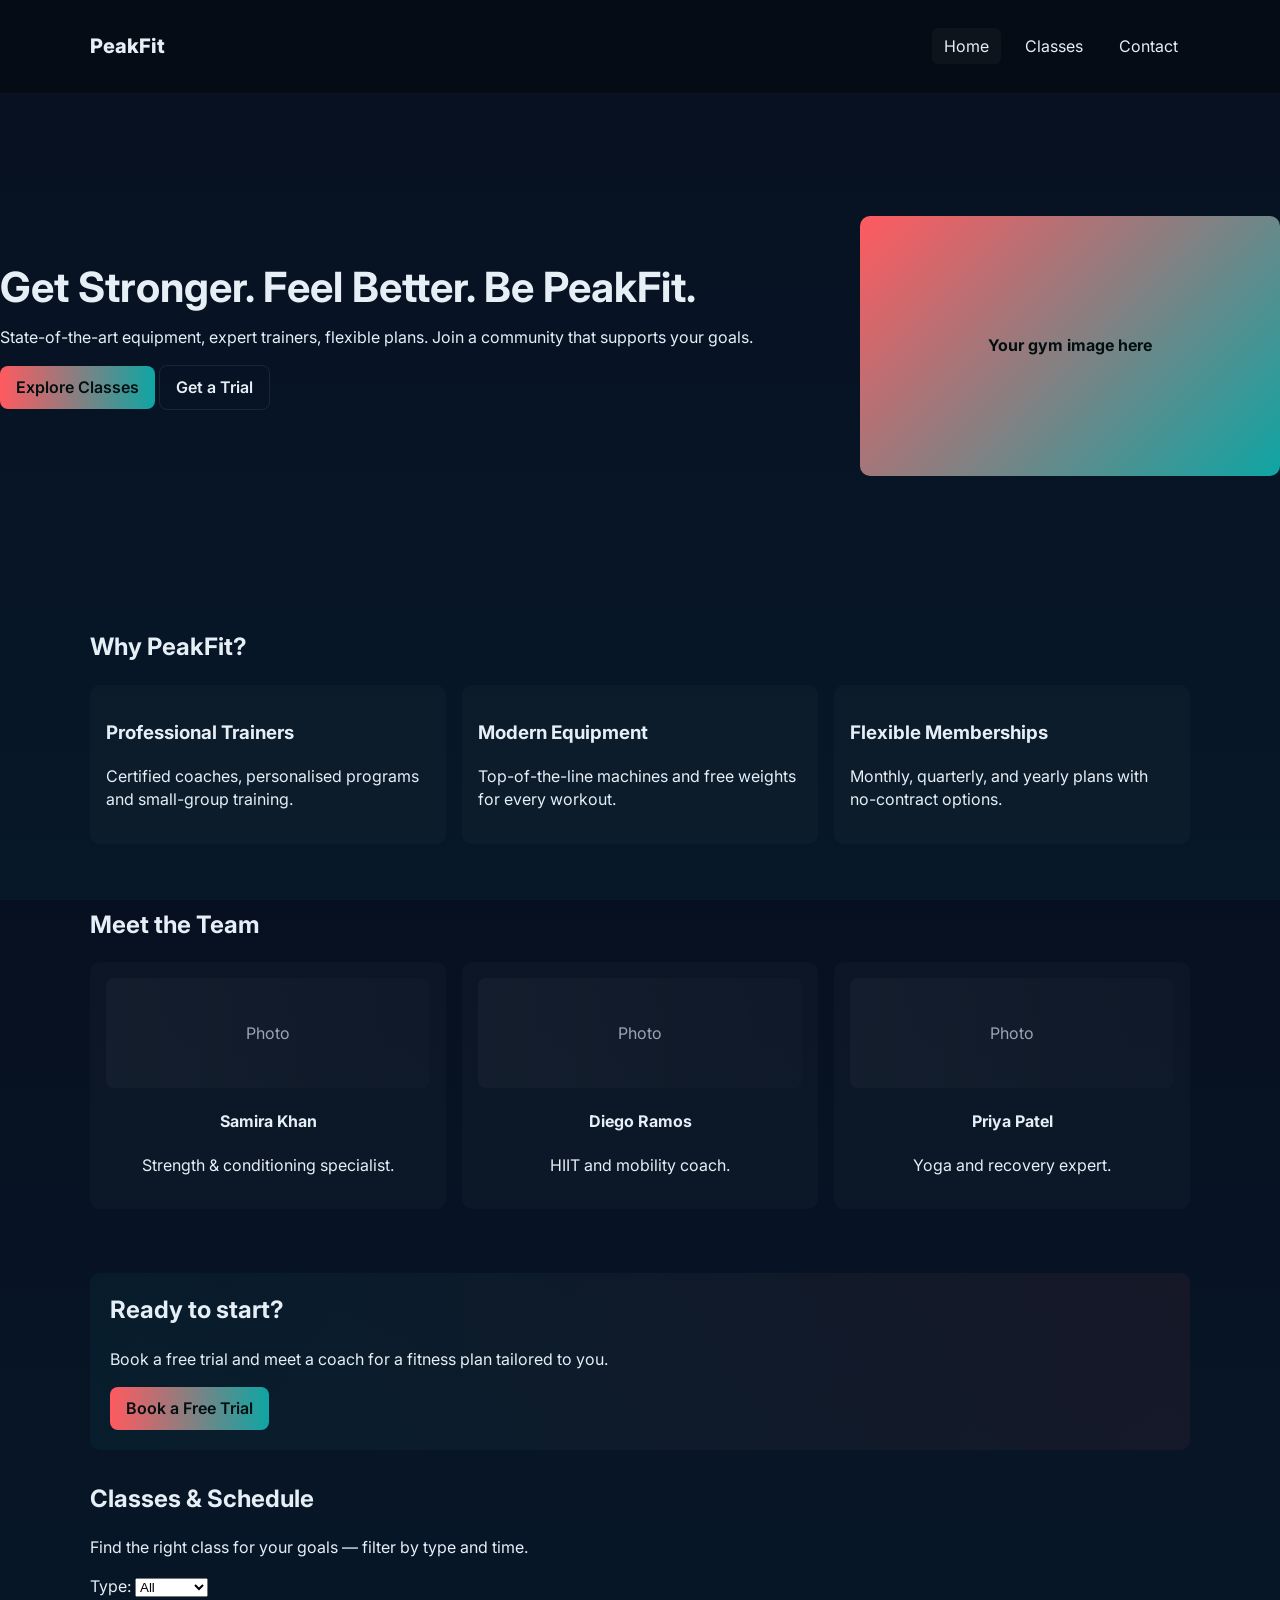
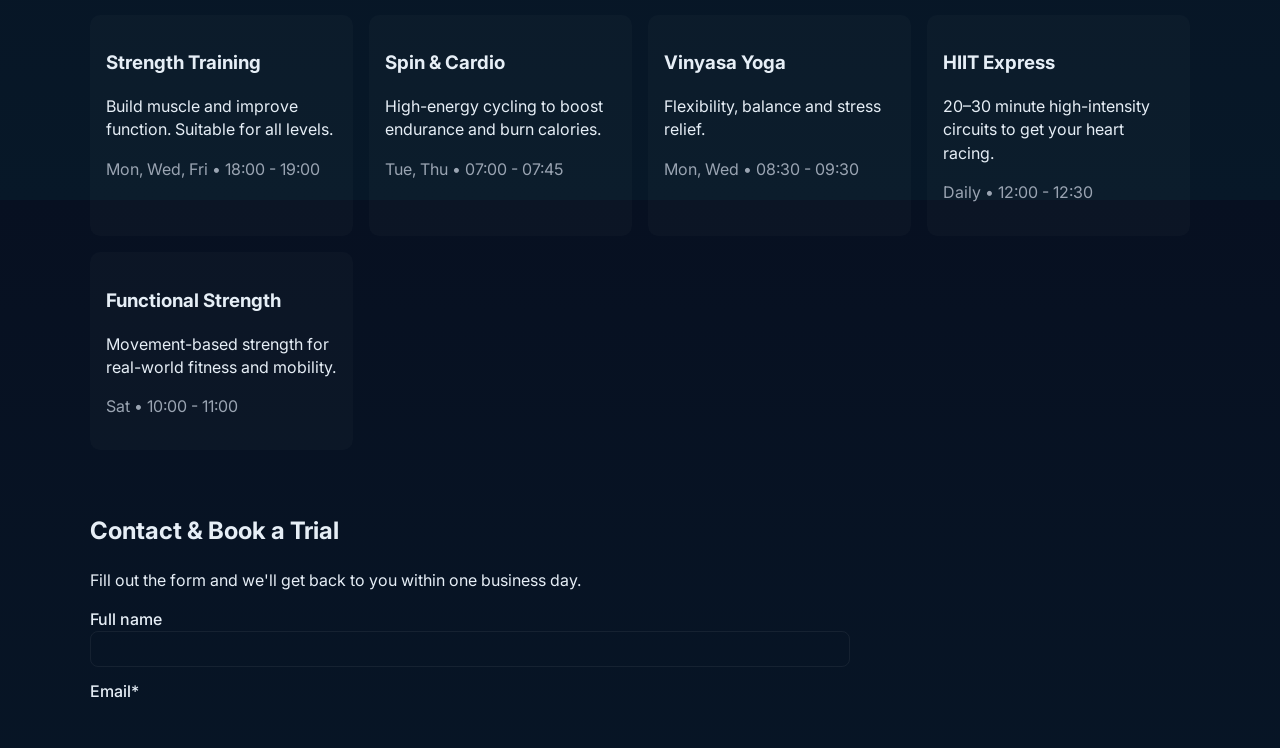
==== index.html @ 75fbef3b "Add files via upload" ====
<!doctype html>
<html lang="en">
<head>
  <meta charset="utf-8" />
  <meta name="viewport" content="width=device-width,initial-scale=1" />
  <title>PeakFit Gym — All in One</title>
  <meta name="description" content="PeakFit — gym website with Home, Classes, and Contact in a single file." />
  <link rel="preconnect" href="https://fonts.gstatic.com" crossorigin>
  <link href="https://fonts.googleapis.com/css2?family=Inter:wght@300;400;600;800&display=swap" rel="stylesheet">
  <style>
    :root{
      --bg:#071021;
      --muted:#9aa4b2;
      --accent:#ff5a5f;
      --accent-2:#0ea5a4;
      --text:#e6eef6;
      --card:rgba(255,255,255,0.02);
      --max-width:1100px;
      --radius:10px;
      --gap:1.25rem;
    }
    *{box-sizing:border-box}
    html,body{height:100%}
    body{
      margin:0;
      background:linear-gradient(180deg,#071021 0%, #071828 100%);
      color:var(--text);
      font-family:'Inter', system-ui, -apple-system, "Segoe UI", Roboto, sans-serif;
      -webkit-font-smoothing:antialiased;
      line-height:1.45;
      font-size:16px;
      scroll-behavior:smooth;
    }
    .container{
      width:clamp(320px,90%,var(--max-width));
      margin:0 auto;
      padding:2rem 0;
    }

    /* Header */
    .site-header{
      background:rgba(6,10,14,0.6);
      position:sticky;
      top:0;
      z-index:20;
      backdrop-filter: blur(6px);
      border-bottom:1px solid rgba(255,255,255,0.03);
    }
    .header-inner{
      display:flex;
      align-items:center;
      justify-content:space-between;
      gap:1rem;
    }
    .brand{color:var(--text);font-weight:800;text-decoration:none;font-size:1.25rem}
    .main-nav ul{list-style:none;display:flex;margin:0;padding:0;gap:0.75rem}
    .main-nav a{color:var(--text);text-decoration:none;padding:0.5rem 0.75rem;border-radius:6px}
    .main-nav a:hover,.main-nav a.active{background:rgba(255,255,255,0.03)}
    .nav-toggle{display:none;background:none;border:none;color:var(--text);font-size:1.25rem}

    /* Hero */
    .hero{padding:3rem 0;min-height:56vh;display:flex;align-items:center}
    .hero-grid{display:grid;grid-template-columns:1fr 420px;gap:var(--gap);align-items:center;width:100%}
    .hero-content h1{font-size:clamp(1.6rem,3.4vw,2.6rem);margin:0 0 0.6rem 0;line-height:1.05}
    .btn{display:inline-block;padding:0.6rem 1rem;border-radius:8px;font-weight:600;color:var(--text);text-decoration:none;border:1px solid rgba(255,255,255,0.06)}
    .btn-primary{background:linear-gradient(90deg,var(--accent),var(--accent-2));color:#021012;border:none}
    .btn-outline{background:transparent;border:1px solid rgba(255,255,255,0.08)}
    .image-placeholder{background:linear-gradient(135deg,var(--accent),var(--accent-2));border-radius:var(--radius);height:260px;display:flex;align-items:center;justify-content:center;color:#021012;font-weight:700}

    /* Sections */
    .cards{display:grid;grid-template-columns:repeat(auto-fit,minmax(200px,1fr));gap:1rem;margin-top:1rem}
    .card{background:var(--card);padding:1rem;border-radius:10px}
    .trainer-grid{display:grid;grid-template-columns:repeat(auto-fit,minmax(180px,1fr));gap:1rem;margin-top:1rem}
    .trainer{background:var(--card);padding:1rem;border-radius:10px;text-align:center}
    .trainer-photo{height:110px;border-radius:8px;margin-bottom:0.5rem;background:linear-gradient(90deg,rgba(255,255,255,0.03),rgba(255,255,255,0.01));display:flex;align-items:center;justify-content:center;color:var(--muted)}

    .cta{margin-top:2rem;background:linear-gradient(90deg,rgba(14,165,164,0.06),rgba(255,90,95,0.06));padding:1.25rem;border-radius:10px}

    /* Classes */
    .filters{margin-top:1rem;display:flex;gap:1rem;align-items:center}
    .class-grid{display:grid;grid-template-columns:repeat(auto-fit,minmax(220px,1fr));gap:1rem;margin-top:1rem}
    .class-card{background:var(--card);padding:1rem;border-radius:10px}

    /* Contact */
    .contact-grid{display:grid;grid-template-columns:1fr 320px;gap:1.25rem;align-items:start;margin-top:1rem}
    .contact-form label{display:block;margin-bottom:0.8rem;color:var(--text);font-weight:500}
    .contact-form input,.contact-form textarea,.contact-form select{width:100%;padding:0.6rem;border-radius:8px;border:1px solid rgba(255,255,255,0.06);background:transparent;color:var(--text)}
    .map-placeholder{height:200px;background:linear-gradient(135deg,rgba(255,255,255,0.02),rgba(255,255,255,0.01));border-radius:8px;display:flex;align-items:center;justify-content:center;color:var(--muted)}

    .muted{color:var(--muted)}
    .site-footer{border-top:1px solid rgba(255,255,255,0.03);margin-top:3rem;padding:1.25rem 0;color:var(--muted)}

    /* Layout helpers */
    section{padding:2rem 0}
    h2{margin-top:0}

    /* Responsive */
    @media (max-width:900px){
      .hero-grid{grid-template-columns:1fr}
      .nav-toggle{display:inline-block}
      .main-nav{display:none}
      .main-nav.open{display:block;position:absolute;right:1rem;top:64px}
      .main-nav ul{flex-direction:column;background:rgba(0,0,0,0.4);padding:0.75rem;border-radius:8px}
      .contact-grid{grid-template-columns:1fr}
    }
    @media (max-width:480px){
      .header-inner{padding:0.5rem 1rem}
      .hero{padding:2rem 0}
      .container{padding:1rem}
    }
    /* small accessibility focus */
    a:focus, button:focus, input:focus, select:focus, textarea:focus {outline:3px solid rgba(14,165,164,0.18); outline-offset:2px}
  </style>
</head>
<body>
  <header class="site-header">
    <div class="container header-inner">
      <a class="brand" href="#home">PeakFit</a>

      <button id="navToggle" class="nav-toggle" aria-expanded="false" aria-controls="mainNav">☰ <span class="sr-only">Toggle navigation</span></button>

      <nav id="mainNav" class="main-nav" role="navigation" aria-label="Primary">
        <ul>
          <li><a href="#home" class="nav-link active">Home</a></li>
          <li><a href="#classes" class="nav-link">Classes</a></li>
          <li><a href="#contact" class="nav-link">Contact</a></li>
        </ul>
      </nav>
    </div>
  </header>

  <main>
    <!-- HOME -->
    <section id="home" class="hero" aria-label="Home">
      <div class="container hero-grid">
        <div class="hero-content">
          <h1>Get Stronger. Feel Better. Be PeakFit.</h1>
          <p>State-of-the-art equipment, expert trainers, flexible plans. Join a community that supports your goals.</p>
          <p class="hero-ctas">
            <a class="btn btn-primary" href="#classes">Explore Classes</a>
            <a class="btn btn-outline" href="#contact">Get a Trial</a>
          </p>
        </div>
        <div class="hero-image" aria-hidden="true">
          <div class="image-placeholder">Your gym image here</div>
        </div>
      </div>
    </section>

    <section class="features container" aria-label="Why PeakFit">
      <h2>Why PeakFit?</h2>
      <div class="cards">
        <article class="card">
          <h3>Professional Trainers</h3>
          <p>Certified coaches, personalised programs and small-group training.</p>
        </article>
        <article class="card">
          <h3>Modern Equipment</h3>
          <p>Top-of-the-line machines and free weights for every workout.</p>
        </article>
        <article class="card">
          <h3>Flexible Memberships</h3>
          <p>Monthly, quarterly, and yearly plans with no-contract options.</p>
        </article>
      </div>
    </section>

    <section class="trainers container" aria-label="Our Trainers">
      <h2>Meet the Team</h2>
      <div class="trainer-grid">
        <div class="trainer">
          <div class="trainer-photo" aria-hidden="true">Photo</div>
          <h4>Samira Khan</h4>
          <p>Strength & conditioning specialist.</p>
        </div>
        <div class="trainer">
          <div class="trainer-photo" aria-hidden="true">Photo</div>
          <h4>Diego Ramos</h4>
          <p>HIIT and mobility coach.</p>
        </div>
        <div class="trainer">
          <div class="trainer-photo" aria-hidden="true">Photo</div>
          <h4>Priya Patel</h4>
          <p>Yoga and recovery expert.</p>
        </div>
      </div>
    </section>

    <section class="cta container" aria-label="CTA">
      <div class="cta-inner">
        <h2>Ready to start?</h2>
        <p>Book a free trial and meet a coach for a fitness plan tailored to you.</p>
        <a class="btn btn-primary" href="#contact">Book a Free Trial</a>
      </div>
    </section>

    <!-- CLASSES -->
    <section id="classes" class="container" aria-label="Classes and Schedule">
      <h2>Classes & Schedule</h2>
      <p>Find the right class for your goals — filter by type and time.</p>

      <div class="filters" aria-hidden="false">
        <label>
          Type:
          <select id="classTypeFilter" aria-label="Filter classes by type">
            <option value="all">All</option>
            <option value="strength">Strength</option>
            <option value="cardio">Cardio</option>
            <option value="yoga">Yoga</option>
            <option value="hiit">HIIT</option>
          </select>
        </label>
      </div>

      <div id="classesList" class="class-grid" aria-live="polite">
        <article class="class-card" data-type="strength">
          <h3>Strength Training</h3>
          <p>Build muscle and improve function. Suitable for all levels.</p>
          <p class="muted">Mon, Wed, Fri • 18:00 - 19:00</p>
        </article>

        <article class="class-card" data-type="cardio">
          <h3>Spin & Cardio</h3>
          <p>High-energy cycling to boost endurance and burn calories.</p>
          <p class="muted">Tue, Thu • 07:00 - 07:45</p>
        </article>

        <article class="class-card" data-type="yoga">
          <h3>Vinyasa Yoga</h3>
          <p>Flexibility, balance and stress relief.</p>
          <p class="muted">Mon, Wed • 08:30 - 09:30</p>
        </article>

        <article class="class-card" data-type="hiit">
          <h3>HIIT Express</h3>
          <p>20–30 minute high-intensity circuits to get your heart racing.</p>
          <p class="muted">Daily • 12:00 - 12:30</p>
        </article>

        <article class="class-card" data-type="strength">
          <h3>Functional Strength</h3>
          <p>Movement-based strength for real-world fitness and mobility.</p>
          <p class="muted">Sat • 10:00 - 11:00</p>
        </article>
      </div>
    </section>

    <!-- CONTACT -->
    <section id="contact" class="container contact-section" aria-label="Contact">
      <h2>Contact & Book a Trial</h2>
      <p>Fill out the form and we'll get back to you within one business day.</p>

      <div class="contact-grid">
        <form id="contactForm" class="contact-form" novalidate>
          <label>
            Full name
            <input type="text" name="name" id="name" required minlength="2" />
          </label>

          <label>
            Email*
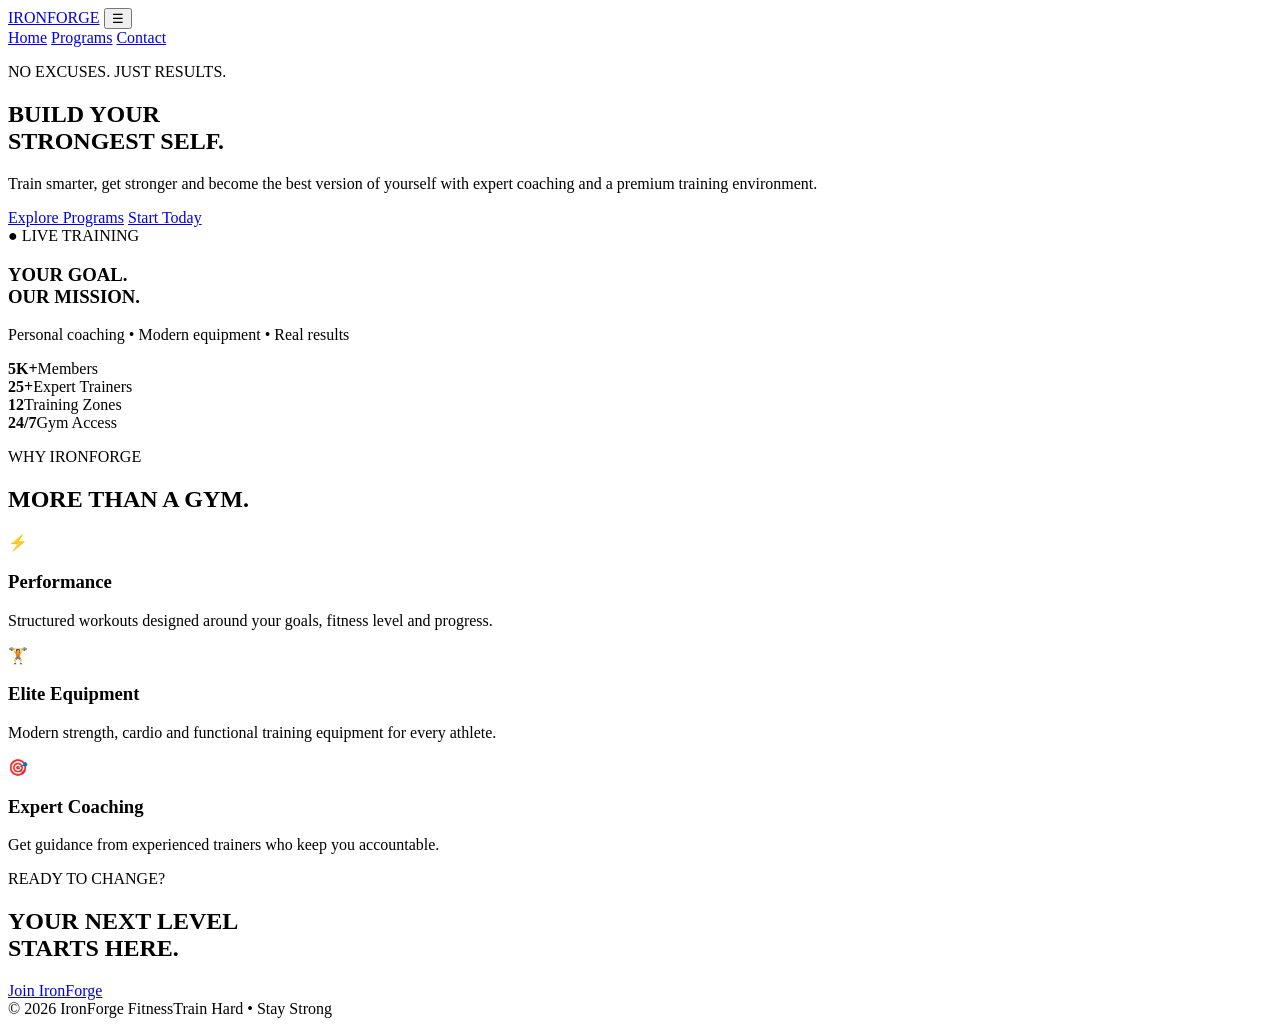
==== commit 414ad510: "Add files via upload" ====
--- a/index.html
+++ b/index.html
@@ -1,261 +1,67 @@
-<!doctype html>
+<!DOCTYPE html>
 <html lang="en">
 <head>
-  <meta charset="utf-8" />
-  <meta name="viewport" content="width=device-width,initial-scale=1" />
-  <title>PeakFit Gym — All in One</title>
-  <meta name="description" content="PeakFit — gym website with Home, Classes, and Contact in a single file." />
-  <link rel="preconnect" href="https://fonts.gstatic.com" crossorigin>
-  <link href="https://fonts.googleapis.com/css2?family=Inter:wght@300;400;600;800&display=swap" rel="stylesheet">
-  <style>
-    :root{
-      --bg:#071021;
-      --muted:#9aa4b2;
-      --accent:#ff5a5f;
-      --accent-2:#0ea5a4;
-      --text:#e6eef6;
-      --card:rgba(255,255,255,0.02);
-      --max-width:1100px;
-      --radius:10px;
-      --gap:1.25rem;
-    }
-    *{box-sizing:border-box}
-    html,body{height:100%}
-    body{
-      margin:0;
-      background:linear-gradient(180deg,#071021 0%, #071828 100%);
-      color:var(--text);
-      font-family:'Inter', system-ui, -apple-system, "Segoe UI", Roboto, sans-serif;
-      -webkit-font-smoothing:antialiased;
-      line-height:1.45;
-      font-size:16px;
-      scroll-behavior:smooth;
-    }
-    .container{
-      width:clamp(320px,90%,var(--max-width));
-      margin:0 auto;
-      padding:2rem 0;
-    }
-
-    /* Header */
-    .site-header{
-      background:rgba(6,10,14,0.6);
-      position:sticky;
-      top:0;
-      z-index:20;
-      backdrop-filter: blur(6px);
-      border-bottom:1px solid rgba(255,255,255,0.03);
-    }
-    .header-inner{
-      display:flex;
-      align-items:center;
-      justify-content:space-between;
-      gap:1rem;
-    }
-    .brand{color:var(--text);font-weight:800;text-decoration:none;font-size:1.25rem}
-    .main-nav ul{list-style:none;display:flex;margin:0;padding:0;gap:0.75rem}
-    .main-nav a{color:var(--text);text-decoration:none;padding:0.5rem 0.75rem;border-radius:6px}
-    .main-nav a:hover,.main-nav a.active{background:rgba(255,255,255,0.03)}
-    .nav-toggle{display:none;background:none;border:none;color:var(--text);font-size:1.25rem}
-
-    /* Hero */
-    .hero{padding:3rem 0;min-height:56vh;display:flex;align-items:center}
-    .hero-grid{display:grid;grid-template-columns:1fr 420px;gap:var(--gap);align-items:center;width:100%}
-    .hero-content h1{font-size:clamp(1.6rem,3.4vw,2.6rem);margin:0 0 0.6rem 0;line-height:1.05}
-    .btn{display:inline-block;padding:0.6rem 1rem;border-radius:8px;font-weight:600;color:var(--text);text-decoration:none;border:1px solid rgba(255,255,255,0.06)}
-    .btn-primary{background:linear-gradient(90deg,var(--accent),var(--accent-2));color:#021012;border:none}
-    .btn-outline{background:transparent;border:1px solid rgba(255,255,255,0.08)}
-    .image-placeholder{background:linear-gradient(135deg,var(--accent),var(--accent-2));border-radius:var(--radius);height:260px;display:flex;align-items:center;justify-content:center;color:#021012;font-weight:700}
-
-    /* Sections */
-    .cards{display:grid;grid-template-columns:repeat(auto-fit,minmax(200px,1fr));gap:1rem;margin-top:1rem}
-    .card{background:var(--card);padding:1rem;border-radius:10px}
-    .trainer-grid{display:grid;grid-template-columns:repeat(auto-fit,minmax(180px,1fr));gap:1rem;margin-top:1rem}
-    .trainer{background:var(--card);padding:1rem;border-radius:10px;text-align:center}
-    .trainer-photo{height:110px;border-radius:8px;margin-bottom:0.5rem;background:linear-gradient(90deg,rgba(255,255,255,0.03),rgba(255,255,255,0.01));display:flex;align-items:center;justify-content:center;color:var(--muted)}
-
-    .cta{margin-top:2rem;background:linear-gradient(90deg,rgba(14,165,164,0.06),rgba(255,90,95,0.06));padding:1.25rem;border-radius:10px}
-
-    /* Classes */
-    .filters{margin-top:1rem;display:flex;gap:1rem;align-items:center}
-    .class-grid{display:grid;grid-template-columns:repeat(auto-fit,minmax(220px,1fr));gap:1rem;margin-top:1rem}
-    .class-card{background:var(--card);padding:1rem;border-radius:10px}
-
-    /* Contact */
-    .contact-grid{display:grid;grid-template-columns:1fr 320px;gap:1.25rem;align-items:start;margin-top:1rem}
-    .contact-form label{display:block;margin-bottom:0.8rem;color:var(--text);font-weight:500}
-    .contact-form input,.contact-form textarea,.contact-form select{width:100%;padding:0.6rem;border-radius:8px;border:1px solid rgba(255,255,255,0.06);background:transparent;color:var(--text)}
-    .map-placeholder{height:200px;background:linear-gradient(135deg,rgba(255,255,255,0.02),rgba(255,255,255,0.01));border-radius:8px;display:flex;align-items:center;justify-content:center;color:var(--muted)}
-
-    .muted{color:var(--muted)}
-    .site-footer{border-top:1px solid rgba(255,255,255,0.03);margin-top:3rem;padding:1.25rem 0;color:var(--muted)}
-
-    /* Layout helpers */
-    section{padding:2rem 0}
-    h2{margin-top:0}
-
-    /* Responsive */
-    @media (max-width:900px){
-      .hero-grid{grid-template-columns:1fr}
-      .nav-toggle{display:inline-block}
-      .main-nav{display:none}
-      .main-nav.open{display:block;position:absolute;right:1rem;top:64px}
-      .main-nav ul{flex-direction:column;background:rgba(0,0,0,0.4);padding:0.75rem;border-radius:8px}
-      .contact-grid{grid-template-columns:1fr}
-    }
-    @media (max-width:480px){
-      .header-inner{padding:0.5rem 1rem}
-      .hero{padding:2rem 0}
-      .container{padding:1rem}
-    }
-    /* small accessibility focus */
-    a:focus, button:focus, input:focus, select:focus, textarea:focus {outline:3px solid rgba(14,165,164,0.18); outline-offset:2px}
-  </style>
+  <meta charset="UTF-8">
+  <meta name="viewport" content="width=device-width, initial-scale=1.0">
+  <meta name="description" content="IronForge Fitness - Premium gym and personal training.">
+  <title>IronForge Fitness | Home</title>
+  <link rel="stylesheet" href="style.css">
 </head>
 <body>
-  <header class="site-header">
-    <div class="container header-inner">
-      <a class="brand" href="#home">PeakFit</a>
+<header class="header">
+  <a class="logo" href="index.html">IRON<span>FORGE</span></a>
+  <button class="menu-btn" aria-label="Open menu">☰</button>
+  <nav class="nav">
+    <a class="active" href="index.html">Home</a>
+    <a href="programs.html">Programs</a>
+    <a href="contact.html">Contact</a>
+  </nav>
+</header>
 
-      <button id="navToggle" class="nav-toggle" aria-expanded="false" aria-controls="mainNav">☰ <span class="sr-only">Toggle navigation</span></button>
+<main>
+  <section class="hero">
+    <div class="hero-content">
+      <p class="eyebrow">NO EXCUSES. JUST RESULTS.</p>
+      <h1>BUILD YOUR<br><span>STRONGEST</span> SELF.</h1>
+      <p class="hero-text">Train smarter, get stronger and become the best version of yourself with expert coaching and a premium training environment.</p>
+      <div class="hero-buttons">
+        <a class="btn" href="programs.html">Explore Programs</a>
+        <a class="btn btn-outline" href="contact.html">Start Today</a>
+      </div>
+    </div>
+    <div class="hero-card">
+      <div class="pulse">● LIVE TRAINING</div>
+      <h3>YOUR GOAL.<br>OUR MISSION.</h3>
+      <p>Personal coaching • Modern equipment • Real results</p>
+    </div>
+  </section>
 
-      <nav id="mainNav" class="main-nav" role="navigation" aria-label="Primary">
-        <ul>
-          <li><a href="#home" class="nav-link active">Home</a></li>
-          <li><a href="#classes" class="nav-link">Classes</a></li>
-          <li><a href="#contact" class="nav-link">Contact</a></li>
-        </ul>
-      </nav>
+  <section class="stats">
+    <div><strong>5K+</strong><span>Members</span></div>
+    <div><strong>25+</strong><span>Expert Trainers</span></div>
+    <div><strong>12</strong><span>Training Zones</span></div>
+    <div><strong>24/7</strong><span>Gym Access</span></div>
+  </section>
+
+  <section class="section">
+    <div class="section-heading">
+      <p class="eyebrow">WHY IRONFORGE</p>
+      <h2>MORE THAN A GYM.</h2>
     </div>
-  </header>
+    <div class="feature-grid">
+      <article class="feature"><div class="icon">⚡</div><h3>Performance</h3><p>Structured workouts designed around your goals, fitness level and progress.</p></article>
+      <article class="feature"><div class="icon">🏋</div><h3>Elite Equipment</h3><p>Modern strength, cardio and functional training equipment for every athlete.</p></article>
+      <article class="feature"><div class="icon">🎯</div><h3>Expert Coaching</h3><p>Get guidance from experienced trainers who keep you accountable.</p></article>
+    </div>
+  </section>
 
-  <main>
-    <!-- HOME -->
-    <section id="home" class="hero" aria-label="Home">
-      <div class="container hero-grid">
-        <div class="hero-content">
-          <h1>Get Stronger. Feel Better. Be PeakFit.</h1>
-          <p>State-of-the-art equipment, expert trainers, flexible plans. Join a community that supports your goals.</p>
-          <p class="hero-ctas">
-            <a class="btn btn-primary" href="#classes">Explore Classes</a>
-            <a class="btn btn-outline" href="#contact">Get a Trial</a>
-          </p>
-        </div>
-        <div class="hero-image" aria-hidden="true">
-          <div class="image-placeholder">Your gym image here</div>
-        </div>
-      </div>
-    </section>
+  <section class="cta">
+    <div><p class="eyebrow">READY TO CHANGE?</p><h2>YOUR NEXT LEVEL<br>STARTS HERE.</h2></div>
+    <a class="btn" href="contact.html">Join IronForge</a>
+  </section>
+</main>
 
-    <section class="features container" aria-label="Why PeakFit">
-      <h2>Why PeakFit?</h2>
-      <div class="cards">
-        <article class="card">
-          <h3>Professional Trainers</h3>
-          <p>Certified coaches, personalised programs and small-group training.</p>
-        </article>
-        <article class="card">
-          <h3>Modern Equipment</h3>
-          <p>Top-of-the-line machines and free weights for every workout.</p>
-        </article>
-        <article class="card">
-          <h3>Flexible Memberships</h3>
-          <p>Monthly, quarterly, and yearly plans with no-contract options.</p>
-        </article>
-      </div>
-    </section>
-
-    <section class="trainers container" aria-label="Our Trainers">
-      <h2>Meet the Team</h2>
-      <div class="trainer-grid">
-        <div class="trainer">
-          <div class="trainer-photo" aria-hidden="true">Photo</div>
-          <h4>Samira Khan</h4>
-          <p>Strength & conditioning specialist.</p>
-        </div>
-        <div class="trainer">
-          <div class="trainer-photo" aria-hidden="true">Photo</div>
-          <h4>Diego Ramos</h4>
-          <p>HIIT and mobility coach.</p>
-        </div>
-        <div class="trainer">
-          <div class="trainer-photo" aria-hidden="true">Photo</div>
-          <h4>Priya Patel</h4>
-          <p>Yoga and recovery expert.</p>
-        </div>
-      </div>
-    </section>
-
-    <section class="cta container" aria-label="CTA">
-      <div class="cta-inner">
-        <h2>Ready to start?</h2>
-        <p>Book a free trial and meet a coach for a fitness plan tailored to you.</p>
-        <a class="btn btn-primary" href="#contact">Book a Free Trial</a>
-      </div>
-    </section>
-
-    <!-- CLASSES -->
-    <section id="classes" class="container" aria-label="Classes and Schedule">
-      <h2>Classes & Schedule</h2>
-      <p>Find the right class for your goals — filter by type and time.</p>
-
-      <div class="filters" aria-hidden="false">
-        <label>
-          Type:
-          <select id="classTypeFilter" aria-label="Filter classes by type">
-            <option value="all">All</option>
-            <option value="strength">Strength</option>
-            <option value="cardio">Cardio</option>
-            <option value="yoga">Yoga</option>
-            <option value="hiit">HIIT</option>
-          </select>
-        </label>
-      </div>
-
-      <div id="classesList" class="class-grid" aria-live="polite">
-        <article class="class-card" data-type="strength">
-          <h3>Strength Training</h3>
-          <p>Build muscle and improve function. Suitable for all levels.</p>
-          <p class="muted">Mon, Wed, Fri • 18:00 - 19:00</p>
-        </article>
-
-        <article class="class-card" data-type="cardio">
-          <h3>Spin & Cardio</h3>
-          <p>High-energy cycling to boost endurance and burn calories.</p>
-          <p class="muted">Tue, Thu • 07:00 - 07:45</p>
-        </article>
-
-        <article class="class-card" data-type="yoga">
-          <h3>Vinyasa Yoga</h3>
-          <p>Flexibility, balance and stress relief.</p>
-          <p class="muted">Mon, Wed • 08:30 - 09:30</p>
-        </article>
-
-        <article class="class-card" data-type="hiit">
-          <h3>HIIT Express</h3>
-          <p>20–30 minute high-intensity circuits to get your heart racing.</p>
-          <p class="muted">Daily • 12:00 - 12:30</p>
-        </article>
-
-        <article class="class-card" data-type="strength">
-          <h3>Functional Strength</h3>
-          <p>Movement-based strength for real-world fitness and mobility.</p>
-          <p class="muted">Sat • 10:00 - 11:00</p>
-        </article>
-      </div>
-    </section>
-
-    <!-- CONTACT -->
-    <section id="contact" class="container contact-section" aria-label="Contact">
-      <h2>Contact & Book a Trial</h2>
-      <p>Fill out the form and we'll get back to you within one business day.</p>
-
-      <div class="contact-grid">
-        <form id="contactForm" class="contact-form" novalidate>
-          <label>
-            Full name
-            <input type="text" name="name" id="name" required minlength="2" />
-          </label>
-
-          <label>
-            Email*
+<footer><span>© 2026 IronForge Fitness</span><span>Train Hard • Stay Strong</span></footer>
+<script src="script.js"></script>
+</body>
+</html>
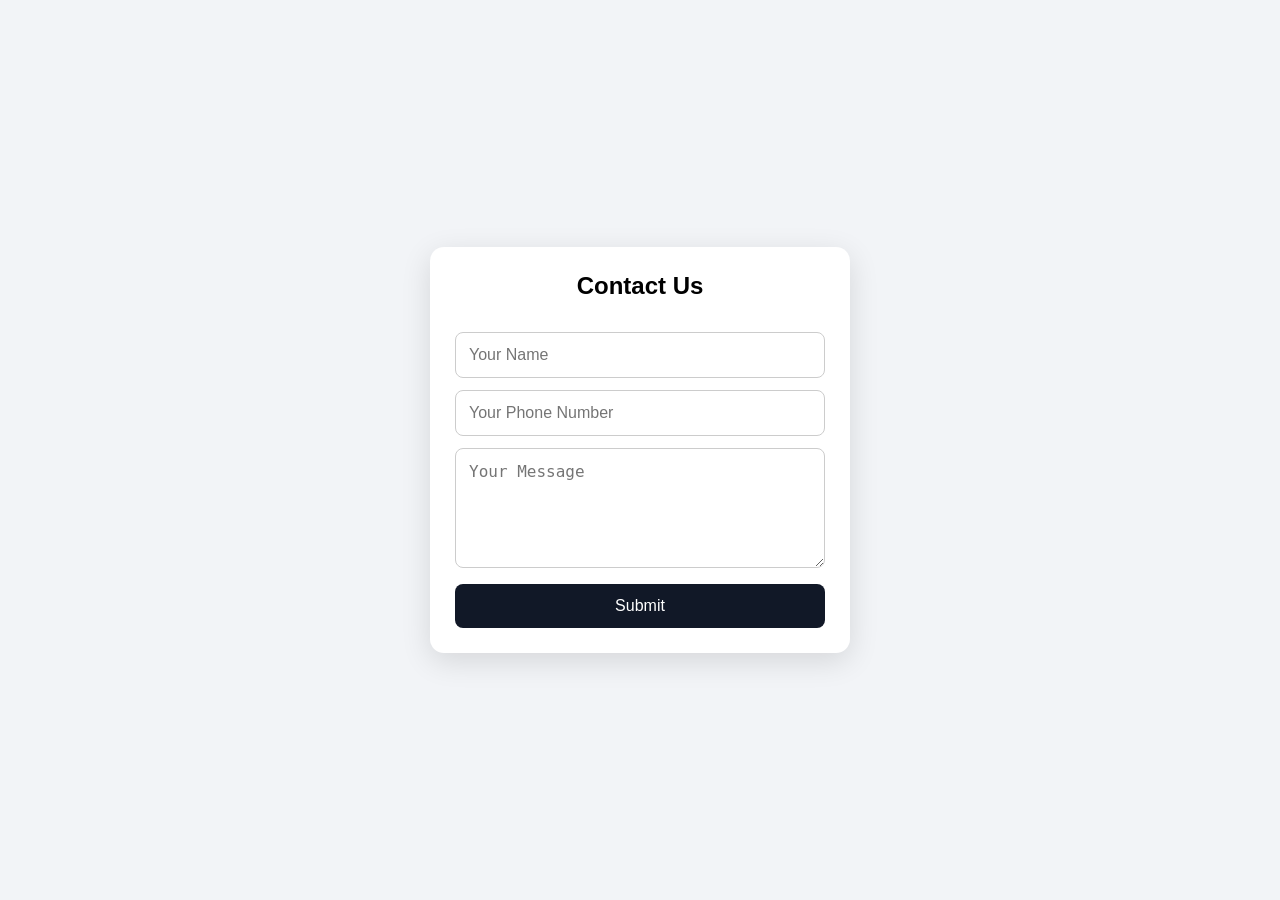
==== commit ceec6c52: "Add files via upload" ====
--- a/index.html
+++ b/index.html
@@ -1,67 +1,13 @@
 <!DOCTYPE html>
 <html lang="en">
 <head>
-  <meta charset="UTF-8">
-  <meta name="viewport" content="width=device-width, initial-scale=1.0">
-  <meta name="description" content="IronForge Fitness - Premium gym and personal training.">
-  <title>IronForge Fitness | Home</title>
-  <link rel="stylesheet" href="style.css">
-</head>
-<body>
-<header class="header">
-  <a class="logo" href="index.html">IRON<span>FORGE</span></a>
-  <button class="menu-btn" aria-label="Open menu">☰</button>
-  <nav class="nav">
-    <a class="active" href="index.html">Home</a>
-    <a href="programs.html">Programs</a>
-    <a href="contact.html">Contact</a>
-  </nav>
-</header>
-
-<main>
-  <section class="hero">
-    <div class="hero-content">
-      <p class="eyebrow">NO EXCUSES. JUST RESULTS.</p>
-      <h1>BUILD YOUR<br><span>STRONGEST</span> SELF.</h1>
-      <p class="hero-text">Train smarter, get stronger and become the best version of yourself with expert coaching and a premium training environment.</p>
-      <div class="hero-buttons">
-        <a class="btn" href="programs.html">Explore Programs</a>
-        <a class="btn btn-outline" href="contact.html">Start Today</a>
-      </div>
-    </div>
-    <div class="hero-card">
-      <div class="pulse">● LIVE TRAINING</div>
-      <h3>YOUR GOAL.<br>OUR MISSION.</h3>
-      <p>Personal coaching • Modern equipment • Real results</p>
-    </div>
-  </section>
-
-  <section class="stats">
-    <div><strong>5K+</strong><span>Members</span></div>
-    <div><strong>25+</strong><span>Expert Trainers</span></div>
-    <div><strong>12</strong><span>Training Zones</span></div>
-    <div><strong>24/7</strong><span>Gym Access</span></div>
-  </section>
-
-  <section class="section">
-    <div class="section-heading">
-      <p class="eyebrow">WHY IRONFORGE</p>
-      <h2>MORE THAN A GYM.</h2>
-    </div>
-    <div class="feature-grid">
-      <article class="feature"><div class="icon">⚡</div><h3>Performance</h3><p>Structured workouts designed around your goals, fitness level and progress.</p></article>
-      <article class="feature"><div class="icon">🏋</div><h3>Elite Equipment</h3><p>Modern strength, cardio and functional training equipment for every athlete.</p></article>
-      <article class="feature"><div class="icon">🎯</div><h3>Expert Coaching</h3><p>Get guidance from experienced trainers who keep you accountable.</p></article>
-    </div>
-  </section>
-
-  <section class="cta">
-    <div><p class="eyebrow">READY TO CHANGE?</p><h2>YOUR NEXT LEVEL<br>STARTS HERE.</h2></div>
-    <a class="btn" href="contact.html">Join IronForge</a>
-  </section>
-</main>
-
-<footer><span>© 2026 IronForge Fitness</span><span>Train Hard • Stay Strong</span></footer>
-<script src="script.js"></script>
-</body>
-</html>+<meta charset="UTF-8"><meta name="viewport" content="width=device-width,initial-scale=1.0">
+<title>Contact Form</title>
+<style>*{box-sizing:border-box}body{margin:0;min-height:100vh;display:flex;align-items:center;justify-content:center;font-family:Arial,sans-serif;background:#f2f4f7}.form-box{width:92%;max-width:420px;background:#fff;padding:25px;border-radius:14px;box-shadow:0 8px 30px rgba(0,0,0,.12)}h2{text-align:center;margin-top:0}input,textarea,button{width:100%;padding:13px;margin-top:12px;border-radius:8px;font-size:16px}input,textarea{border:1px solid #ccc}textarea{min-height:120px;resize:vertical}button{border:0;background:#111827;color:#fff;cursor:pointer}</style>
+</head><body><div class="form-box"><h2>Contact Us</h2>
+<form action="https://formsubmit.co/YOUR_EMAIL@gmail.com" method="POST">
+<input type="text" name="name" placeholder="Your Name" required>
+<input type="tel" name="phone" placeholder="Your Phone Number" required>
+<textarea name="message" placeholder="Your Message" required></textarea>
+<input type="hidden" name="_subject" value="New Website Enquiry"><input type="hidden" name="_captcha" value="false">
+<button type="submit">Submit</button></form></div></body></html>
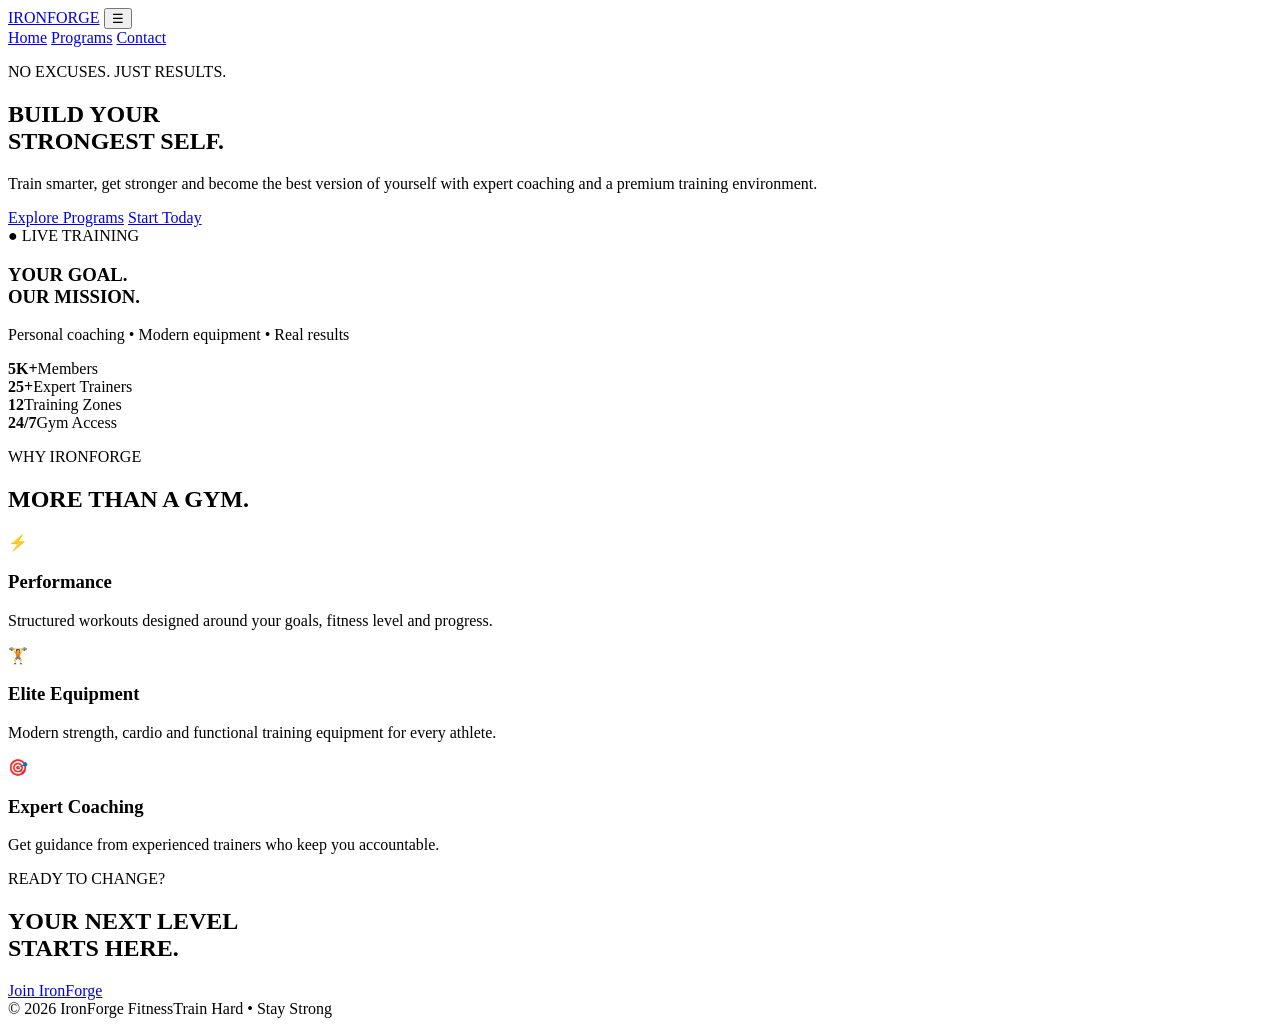
==== commit fe6ef38b: "Add files via upload" ====
--- a/index.html
+++ b/index.html
@@ -1,13 +1,67 @@
 <!DOCTYPE html>
 <html lang="en">
 <head>
-<meta charset="UTF-8"><meta name="viewport" content="width=device-width,initial-scale=1.0">
-<title>Contact Form</title>
-<style>*{box-sizing:border-box}body{margin:0;min-height:100vh;display:flex;align-items:center;justify-content:center;font-family:Arial,sans-serif;background:#f2f4f7}.form-box{width:92%;max-width:420px;background:#fff;padding:25px;border-radius:14px;box-shadow:0 8px 30px rgba(0,0,0,.12)}h2{text-align:center;margin-top:0}input,textarea,button{width:100%;padding:13px;margin-top:12px;border-radius:8px;font-size:16px}input,textarea{border:1px solid #ccc}textarea{min-height:120px;resize:vertical}button{border:0;background:#111827;color:#fff;cursor:pointer}</style>
-</head><body><div class="form-box"><h2>Contact Us</h2>
-<form action="https://formsubmit.co/YOUR_EMAIL@gmail.com" method="POST">
-<input type="text" name="name" placeholder="Your Name" required>
-<input type="tel" name="phone" placeholder="Your Phone Number" required>
-<textarea name="message" placeholder="Your Message" required></textarea>
-<input type="hidden" name="_subject" value="New Website Enquiry"><input type="hidden" name="_captcha" value="false">
-<button type="submit">Submit</button></form></div></body></html>
+  <meta charset="UTF-8">
+  <meta name="viewport" content="width=device-width, initial-scale=1.0">
+  <meta name="description" content="IronForge Fitness - Premium gym and personal training.">
+  <title>IronForge Fitness | Home</title>
+  <link rel="stylesheet" href="style.css">
+</head>
+<body>
+<header class="header">
+  <a class="logo" href="index.html">IRON<span>FORGE</span></a>
+  <button class="menu-btn" aria-label="Open menu">☰</button>
+  <nav class="nav">
+    <a class="active" href="index.html">Home</a>
+    <a href="programs.html">Programs</a>
+    <a href="contact.html">Contact</a>
+  </nav>
+</header>
+
+<main>
+  <section class="hero">
+    <div class="hero-content">
+      <p class="eyebrow">NO EXCUSES. JUST RESULTS.</p>
+      <h1>BUILD YOUR<br><span>STRONGEST</span> SELF.</h1>
+      <p class="hero-text">Train smarter, get stronger and become the best version of yourself with expert coaching and a premium training environment.</p>
+      <div class="hero-buttons">
+        <a class="btn" href="programs.html">Explore Programs</a>
+        <a class="btn btn-outline" href="contact.html">Start Today</a>
+      </div>
+    </div>
+    <div class="hero-card">
+      <div class="pulse">● LIVE TRAINING</div>
+      <h3>YOUR GOAL.<br>OUR MISSION.</h3>
+      <p>Personal coaching • Modern equipment • Real results</p>
+    </div>
+  </section>
+
+  <section class="stats">
+    <div><strong>5K+</strong><span>Members</span></div>
+    <div><strong>25+</strong><span>Expert Trainers</span></div>
+    <div><strong>12</strong><span>Training Zones</span></div>
+    <div><strong>24/7</strong><span>Gym Access</span></div>
+  </section>
+
+  <section class="section">
+    <div class="section-heading">
+      <p class="eyebrow">WHY IRONFORGE</p>
+      <h2>MORE THAN A GYM.</h2>
+    </div>
+    <div class="feature-grid">
+      <article class="feature"><div class="icon">⚡</div><h3>Performance</h3><p>Structured workouts designed around your goals, fitness level and progress.</p></article>
+      <article class="feature"><div class="icon">🏋</div><h3>Elite Equipment</h3><p>Modern strength, cardio and functional training equipment for every athlete.</p></article>
+      <article class="feature"><div class="icon">🎯</div><h3>Expert Coaching</h3><p>Get guidance from experienced trainers who keep you accountable.</p></article>
+    </div>
+  </section>
+
+  <section class="cta">
+    <div><p class="eyebrow">READY TO CHANGE?</p><h2>YOUR NEXT LEVEL<br>STARTS HERE.</h2></div>
+    <a class="btn" href="contact.html">Join IronForge</a>
+  </section>
+</main>
+
+<footer><span>© 2026 IronForge Fitness</span><span>Train Hard • Stay Strong</span></footer>
+<script src="script.js"></script>
+</body>
+</html>
